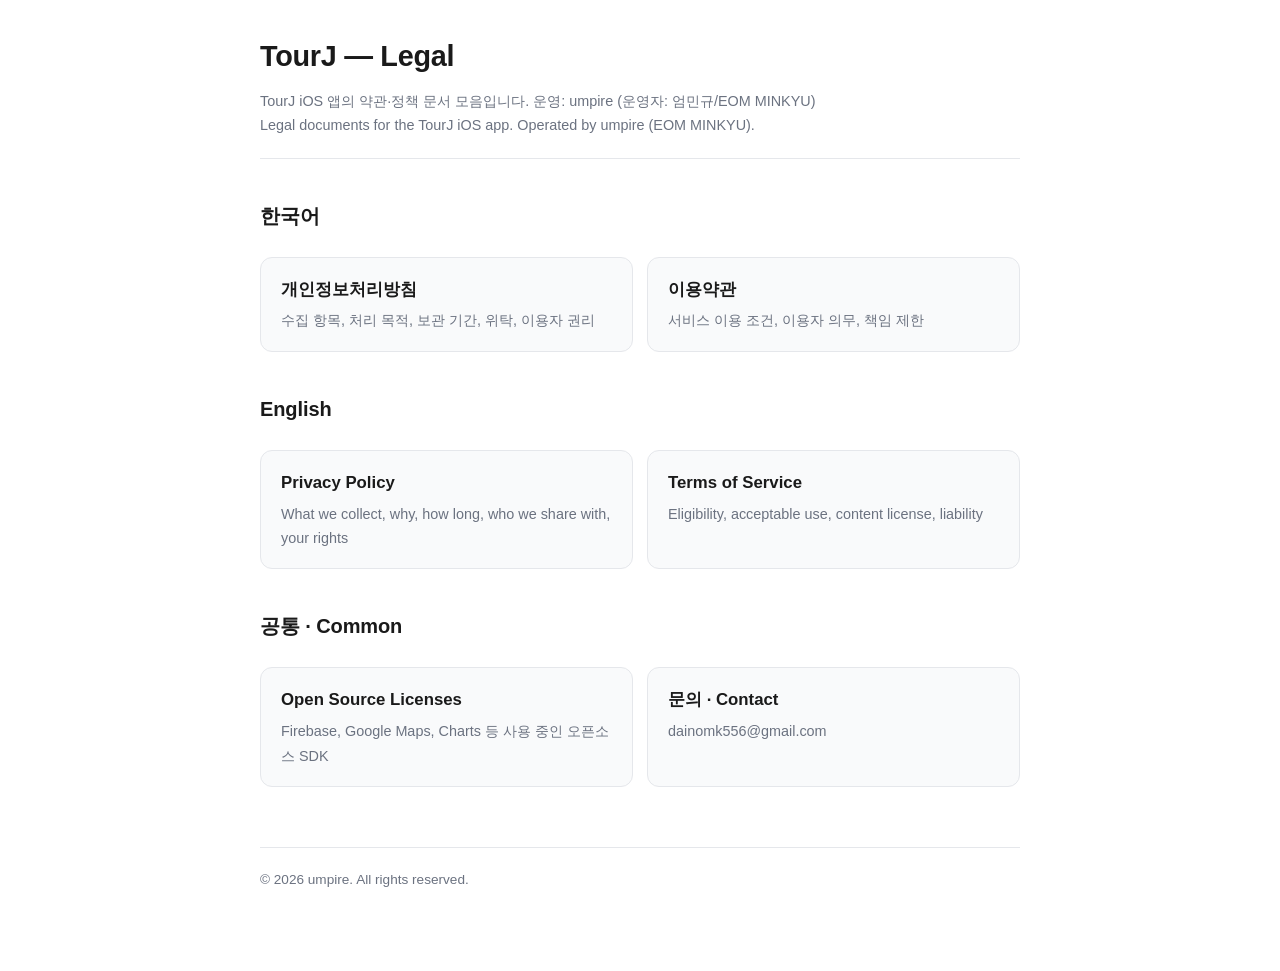
==== index.html @ 3f6e958a "feat: initial legal documents for TourJ" ====
<!doctype html>
<html lang="ko">
<head>
  <meta charset="utf-8">
  <meta name="viewport" content="width=device-width, initial-scale=1">
  <meta name="robots" content="index,follow">
  <title>TourJ — Legal</title>
  <link rel="stylesheet" href="assets/style.css">
</head>
<body>
<main>
  <header class="page-header">
    <h1>TourJ — Legal</h1>
    <div class="meta">
      TourJ iOS 앱의 약관·정책 문서 모음입니다. 운영: umpire (운영자: 엄민규/EOM MINKYU)<br>
      Legal documents for the TourJ iOS app. Operated by umpire (EOM MINKYU).
    </div>
  </header>

  <h2>한국어</h2>
  <div class="index-grid">
    <a class="index-card" href="privacy-ko.html">
      <div class="card-title">개인정보처리방침</div>
      <div class="card-sub">수집 항목, 처리 목적, 보관 기간, 위탁, 이용자 권리</div>
    </a>
    <a class="index-card" href="terms-ko.html">
      <div class="card-title">이용약관</div>
      <div class="card-sub">서비스 이용 조건, 이용자 의무, 책임 제한</div>
    </a>
  </div>

  <h2>English</h2>
  <div class="index-grid">
    <a class="index-card" href="privacy-en.html">
      <div class="card-title">Privacy Policy</div>
      <div class="card-sub">What we collect, why, how long, who we share with, your rights</div>
    </a>
    <a class="index-card" href="terms-en.html">
      <div class="card-title">Terms of Service</div>
      <div class="card-sub">Eligibility, acceptable use, content license, liability</div>
    </a>
  </div>

  <h2>공통 · Common</h2>
  <div class="index-grid">
    <a class="index-card" href="licenses.html">
      <div class="card-title">Open Source Licenses</div>
      <div class="card-sub">Firebase, Google Maps, Charts 등 사용 중인 오픈소스 SDK</div>
    </a>
    <a class="index-card" href="mailto:dainomk556@gmail.com">
      <div class="card-title">문의 · Contact</div>
      <div class="card-sub">dainomk556@gmail.com</div>
    </a>
  </div>

  <footer class="page-footer">
    © 2026 umpire. All rights reserved.
  </footer>
</main>
</body>
</html>
---- assets/style.css ----
/* TourJ Legal Pages — common stylesheet */
:root {
  --color-bg: #ffffff;
  --color-fg: #1a1a1a;
  --color-muted: #6b7280;
  --color-accent: #2f6feb;
  --color-border: #e5e7eb;
  --color-card: #f9fafb;
  --max-width: 760px;
  --radius: 12px;
}

@media (prefers-color-scheme: dark) {
  :root {
    --color-bg: #0f1115;
    --color-fg: #e9ecef;
    --color-muted: #9ca3af;
    --color-accent: #6aa1ff;
    --color-border: #2a2f37;
    --color-card: #161a20;
  }
}

* { box-sizing: border-box; }

html, body {
  margin: 0;
  padding: 0;
  background: var(--color-bg);
  color: var(--color-fg);
  font-family: -apple-system, BlinkMacSystemFont, "Apple SD Gothic Neo", "Pretendard",
               "Segoe UI", Roboto, "Helvetica Neue", Arial, sans-serif;
  font-size: 16px;
  line-height: 1.7;
  -webkit-font-smoothing: antialiased;
  text-rendering: optimizeLegibility;
}

body {
  padding: 32px 20px 80px;
}

main {
  max-width: var(--max-width);
  margin: 0 auto;
}

header.page-header {
  border-bottom: 1px solid var(--color-border);
  padding-bottom: 20px;
  margin-bottom: 32px;
}

header.page-header h1 {
  font-size: 1.8rem;
  margin: 0 0 8px;
  letter-spacing: -0.01em;
}

header.page-header .meta {
  color: var(--color-muted);
  font-size: 0.9rem;
}

header.page-header .lang-switch {
  margin-top: 12px;
  font-size: 0.9rem;
}

header.page-header .lang-switch a {
  margin-right: 12px;
}

h2 {
  font-size: 1.25rem;
  margin: 40px 0 12px;
  letter-spacing: -0.005em;
}

h3 {
  font-size: 1.05rem;
  margin: 24px 0 8px;
  color: var(--color-fg);
}

p, ul, ol { margin: 0 0 14px; }
ul, ol { padding-left: 22px; }
li { margin-bottom: 6px; }

a {
  color: var(--color-accent);
  text-decoration: none;
}
a:hover { text-decoration: underline; }

strong { font-weight: 600; }

code {
  background: var(--color-card);
  padding: 2px 6px;
  border-radius: 4px;
  font-size: 0.9em;
  font-family: ui-monospace, SFMono-Regular, Menlo, monospace;
}

table {
  width: 100%;
  border-collapse: collapse;
  margin: 16px 0;
  font-size: 0.95rem;
}

th, td {
  border: 1px solid var(--color-border);
  padding: 10px 12px;
  text-align: left;
  vertical-align: top;
}

th {
  background: var(--color-card);
  font-weight: 600;
}

.callout {
  background: var(--color-card);
  border: 1px solid var(--color-border);
  border-left: 3px solid var(--color-accent);
  padding: 14px 16px;
  border-radius: var(--radius);
  margin: 18px 0;
  font-size: 0.95rem;
}

footer.page-footer {
  margin-top: 60px;
  padding-top: 20px;
  border-top: 1px solid var(--color-border);
  color: var(--color-muted);
  font-size: 0.85rem;
}

footer.page-footer a { color: var(--color-muted); }

/* Index landing */
.index-grid {
  display: grid;
  grid-template-columns: 1fr;
  gap: 14px;
  margin-top: 24px;
}

.index-card {
  display: block;
  border: 1px solid var(--color-border);
  border-radius: var(--radius);
  padding: 18px 20px;
  background: var(--color-card);
  color: var(--color-fg);
  transition: border-color 0.15s ease;
}

.index-card:hover {
  border-color: var(--color-accent);
  text-decoration: none;
}

.index-card .card-title {
  font-weight: 600;
  font-size: 1.05rem;
  margin-bottom: 4px;
}

.index-card .card-sub {
  color: var(--color-muted);
  font-size: 0.9rem;
}

@media (min-width: 600px) {
  .index-grid { grid-template-columns: 1fr 1fr; }
}
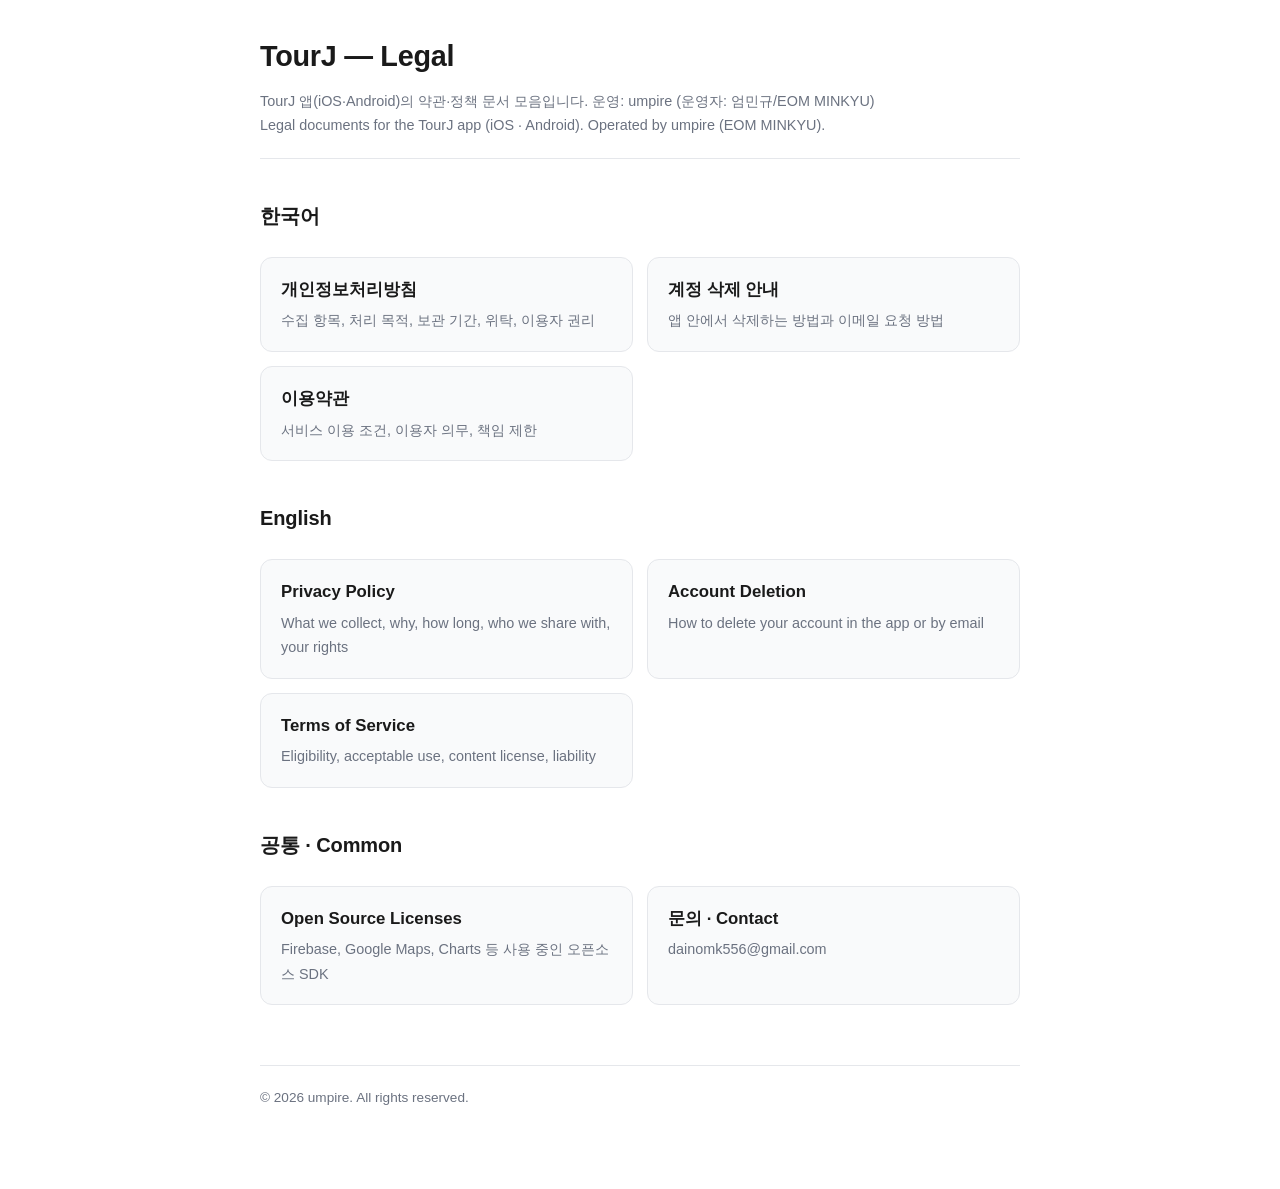
==== commit 7e21b7e2: "계정 삭제 안내 페이지 추가 (Google Play 웹 삭제 경로)" ====
--- a/index.html
+++ b/index.html
@@ -12,8 +12,8 @@
   <header class="page-header">
     <h1>TourJ — Legal</h1>
     <div class="meta">
-      TourJ iOS 앱의 약관·정책 문서 모음입니다. 운영: umpire (운영자: 엄민규/EOM MINKYU)<br>
-      Legal documents for the TourJ iOS app. Operated by umpire (EOM MINKYU).
+      TourJ 앱(iOS·Android)의 약관·정책 문서 모음입니다. 운영: umpire (운영자: 엄민규/EOM MINKYU)<br>
+      Legal documents for the TourJ app (iOS · Android). Operated by umpire (EOM MINKYU).
     </div>
   </header>
 
@@ -22,6 +22,10 @@
     <a class="index-card" href="privacy-ko.html">
       <div class="card-title">개인정보처리방침</div>
       <div class="card-sub">수집 항목, 처리 목적, 보관 기간, 위탁, 이용자 권리</div>
+    </a>
+    <a class="index-card" href="account-deletion-ko.html">
+      <div class="card-title">계정 삭제 안내</div>
+      <div class="card-sub">앱 안에서 삭제하는 방법과 이메일 요청 방법</div>
     </a>
     <a class="index-card" href="terms-ko.html">
       <div class="card-title">이용약관</div>
@@ -34,6 +38,10 @@
     <a class="index-card" href="privacy-en.html">
       <div class="card-title">Privacy Policy</div>
       <div class="card-sub">What we collect, why, how long, who we share with, your rights</div>
+    </a>
+    <a class="index-card" href="account-deletion-en.html">
+      <div class="card-title">Account Deletion</div>
+      <div class="card-sub">How to delete your account in the app or by email</div>
     </a>
     <a class="index-card" href="terms-en.html">
       <div class="card-title">Terms of Service</div>
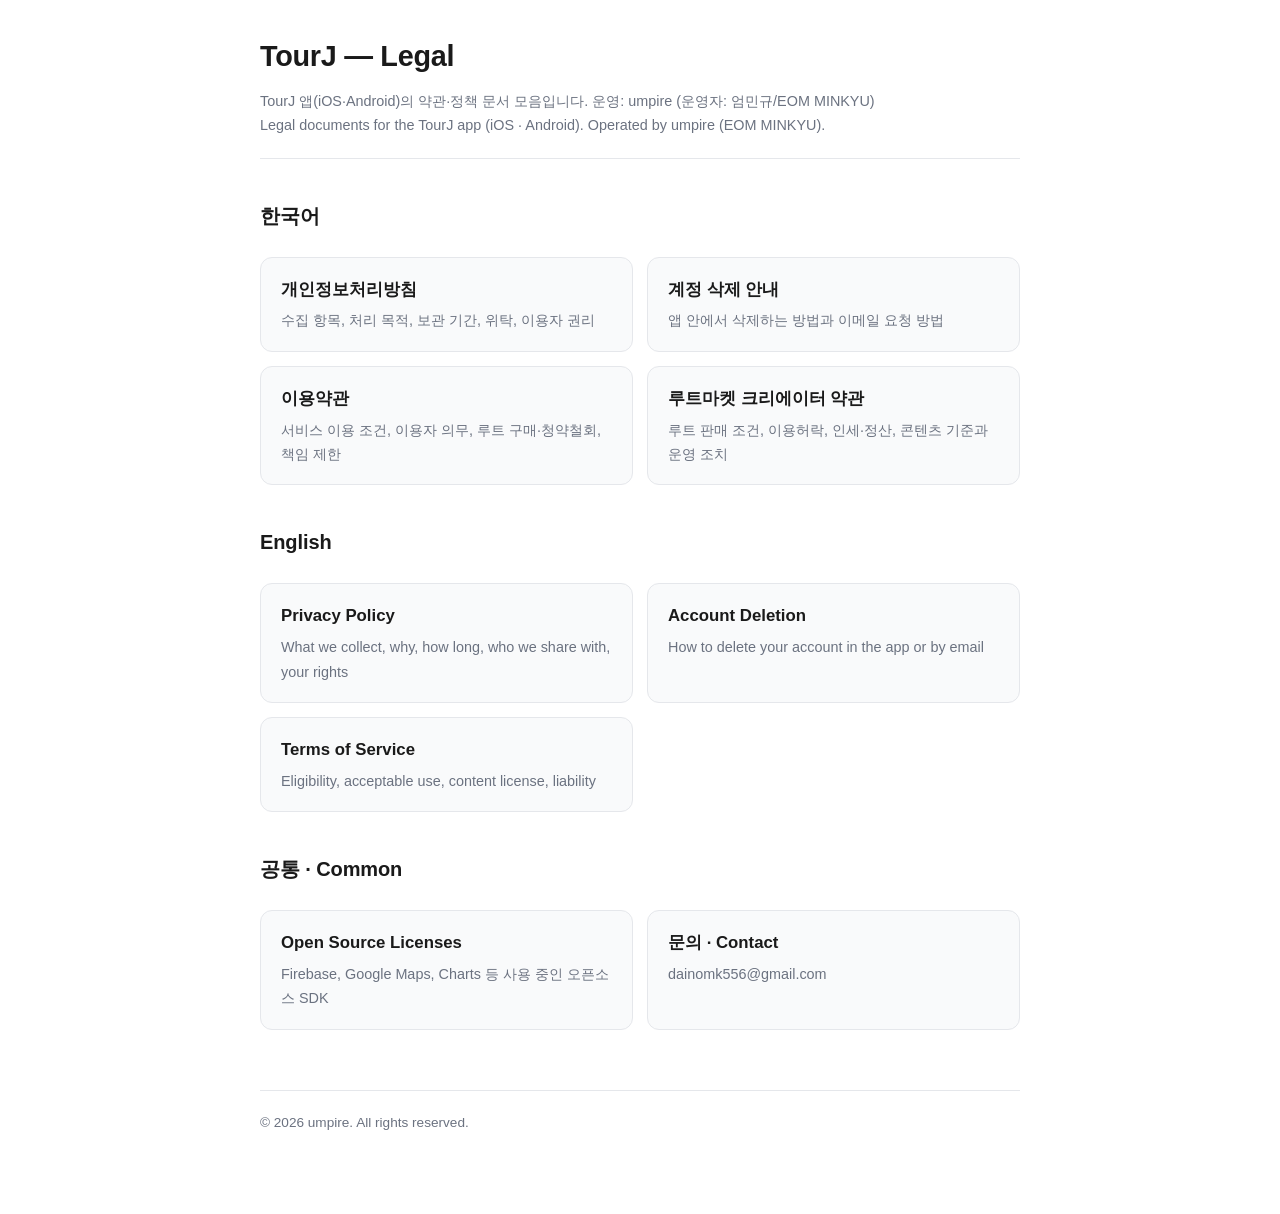
==== commit 2f99db98: "법적 문서 갱신 (2026-10-12)" ====
--- a/index.html
+++ b/index.html
@@ -29,7 +29,11 @@
     </a>
     <a class="index-card" href="terms-ko.html">
       <div class="card-title">이용약관</div>
-      <div class="card-sub">서비스 이용 조건, 이용자 의무, 책임 제한</div>
+      <div class="card-sub">서비스 이용 조건, 이용자 의무, 루트 구매·청약철회, 책임 제한</div>
+    </a>
+    <a class="index-card" href="creator-terms-ko.html">
+      <div class="card-title">루트마켓 크리에이터 약관</div>
+      <div class="card-sub">루트 판매 조건, 이용허락, 인세·정산, 콘텐츠 기준과 운영 조치</div>
     </a>
   </div>
 
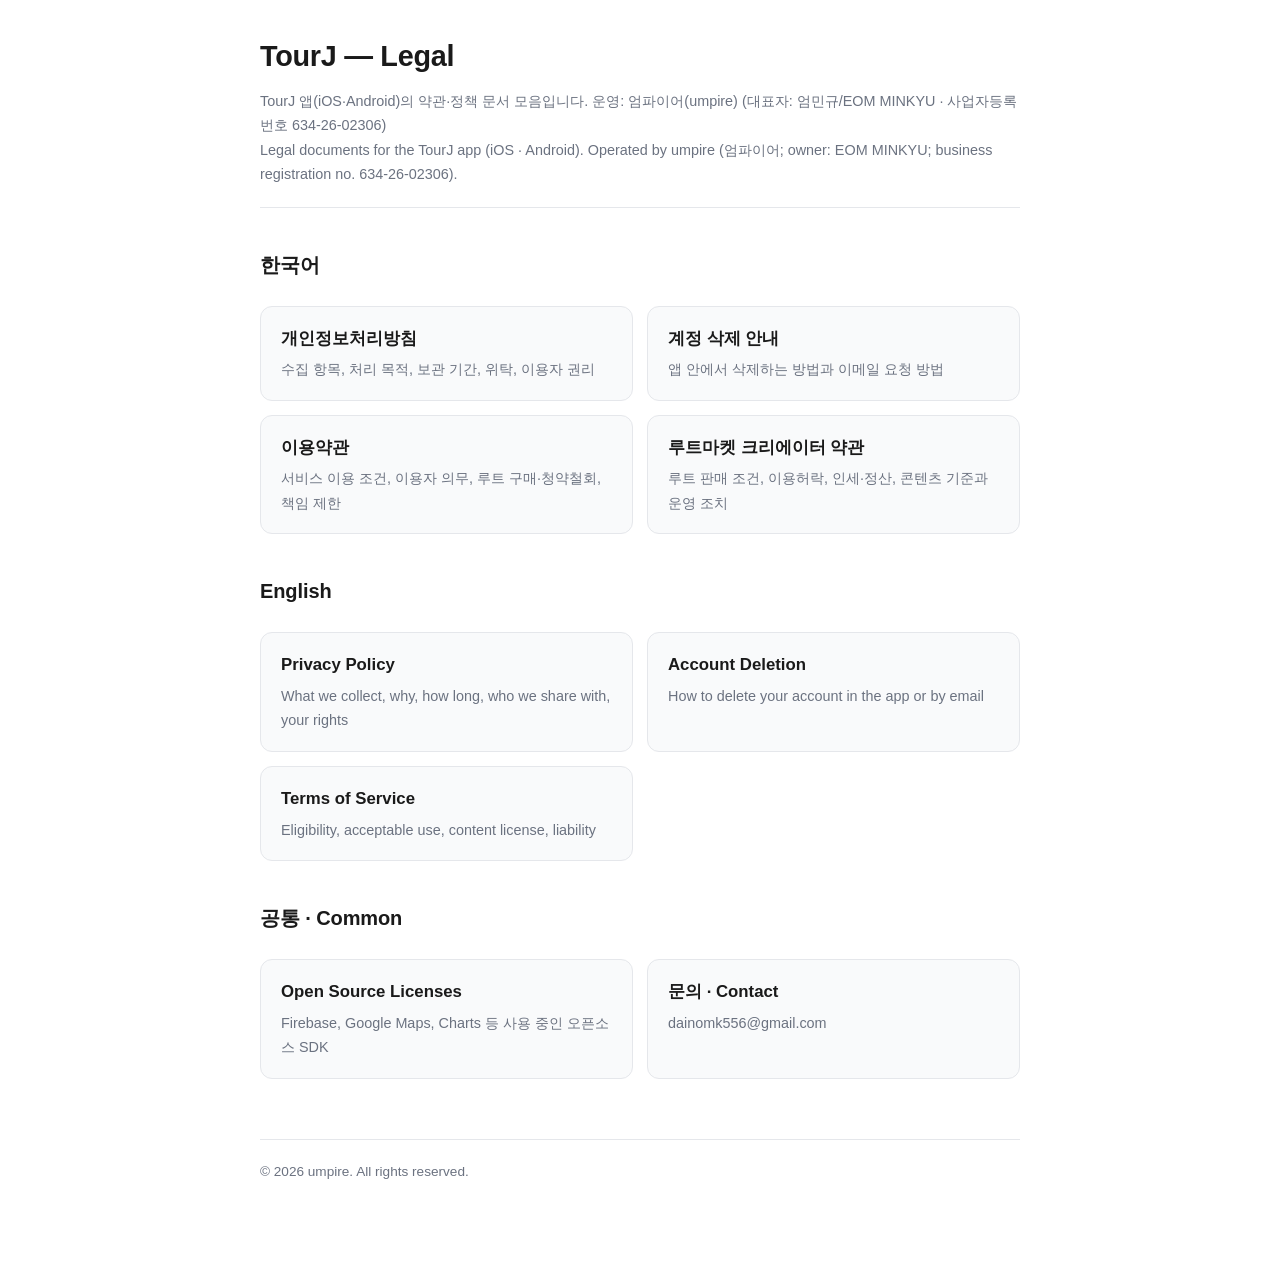
==== commit c5f6946d: "본인인증(CI)·포트원/KG이니시스 위탁 추가, 운영자 상호 표기 정정 (2026-10-21 개정, 10-28 시행)" ====
--- a/index.html
+++ b/index.html
@@ -12,8 +12,8 @@
   <header class="page-header">
     <h1>TourJ — Legal</h1>
     <div class="meta">
-      TourJ 앱(iOS·Android)의 약관·정책 문서 모음입니다. 운영: umpire (운영자: 엄민규/EOM MINKYU)<br>
-      Legal documents for the TourJ app (iOS · Android). Operated by umpire (EOM MINKYU).
+      TourJ 앱(iOS·Android)의 약관·정책 문서 모음입니다. 운영: 엄파이어(umpire) (대표자: 엄민규/EOM MINKYU · 사업자등록번호 634-26-02306)<br>
+      Legal documents for the TourJ app (iOS · Android). Operated by umpire (엄파이어; owner: EOM MINKYU; business registration no. 634-26-02306).
     </div>
   </header>
 
